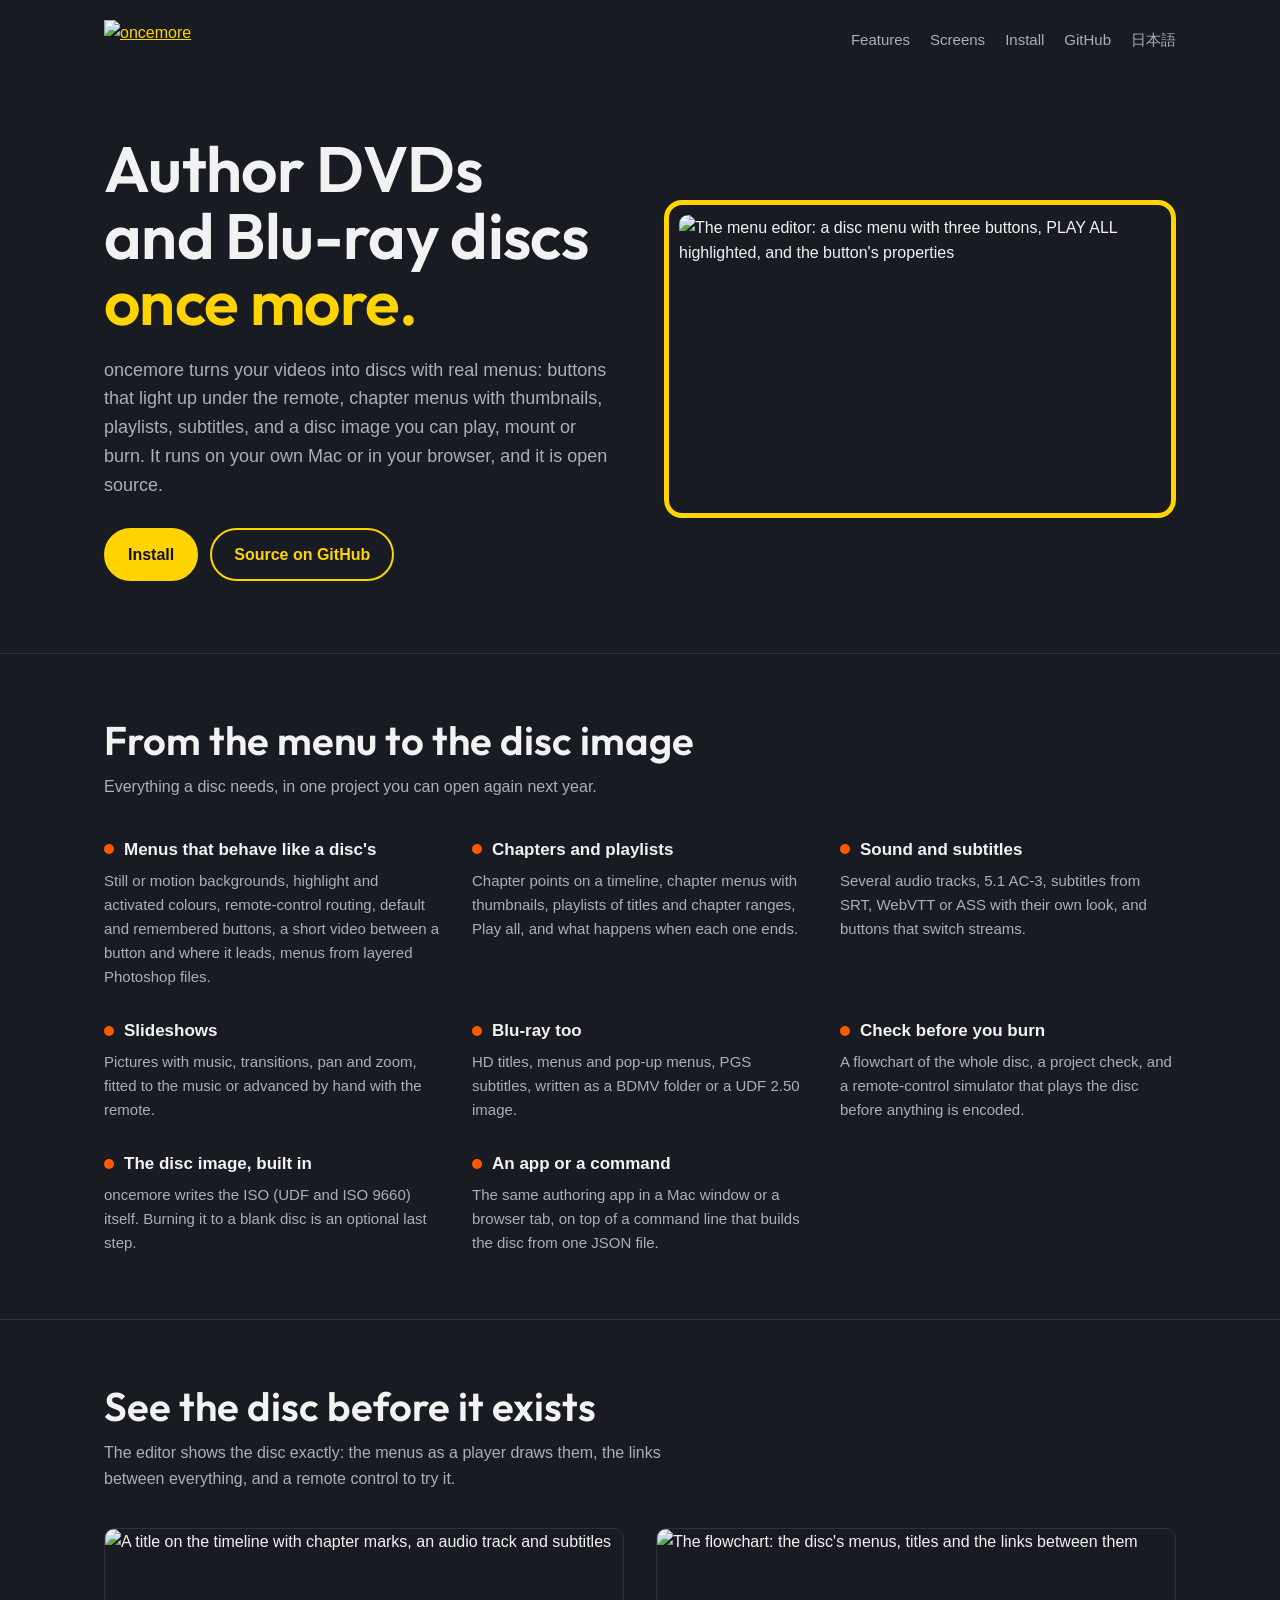
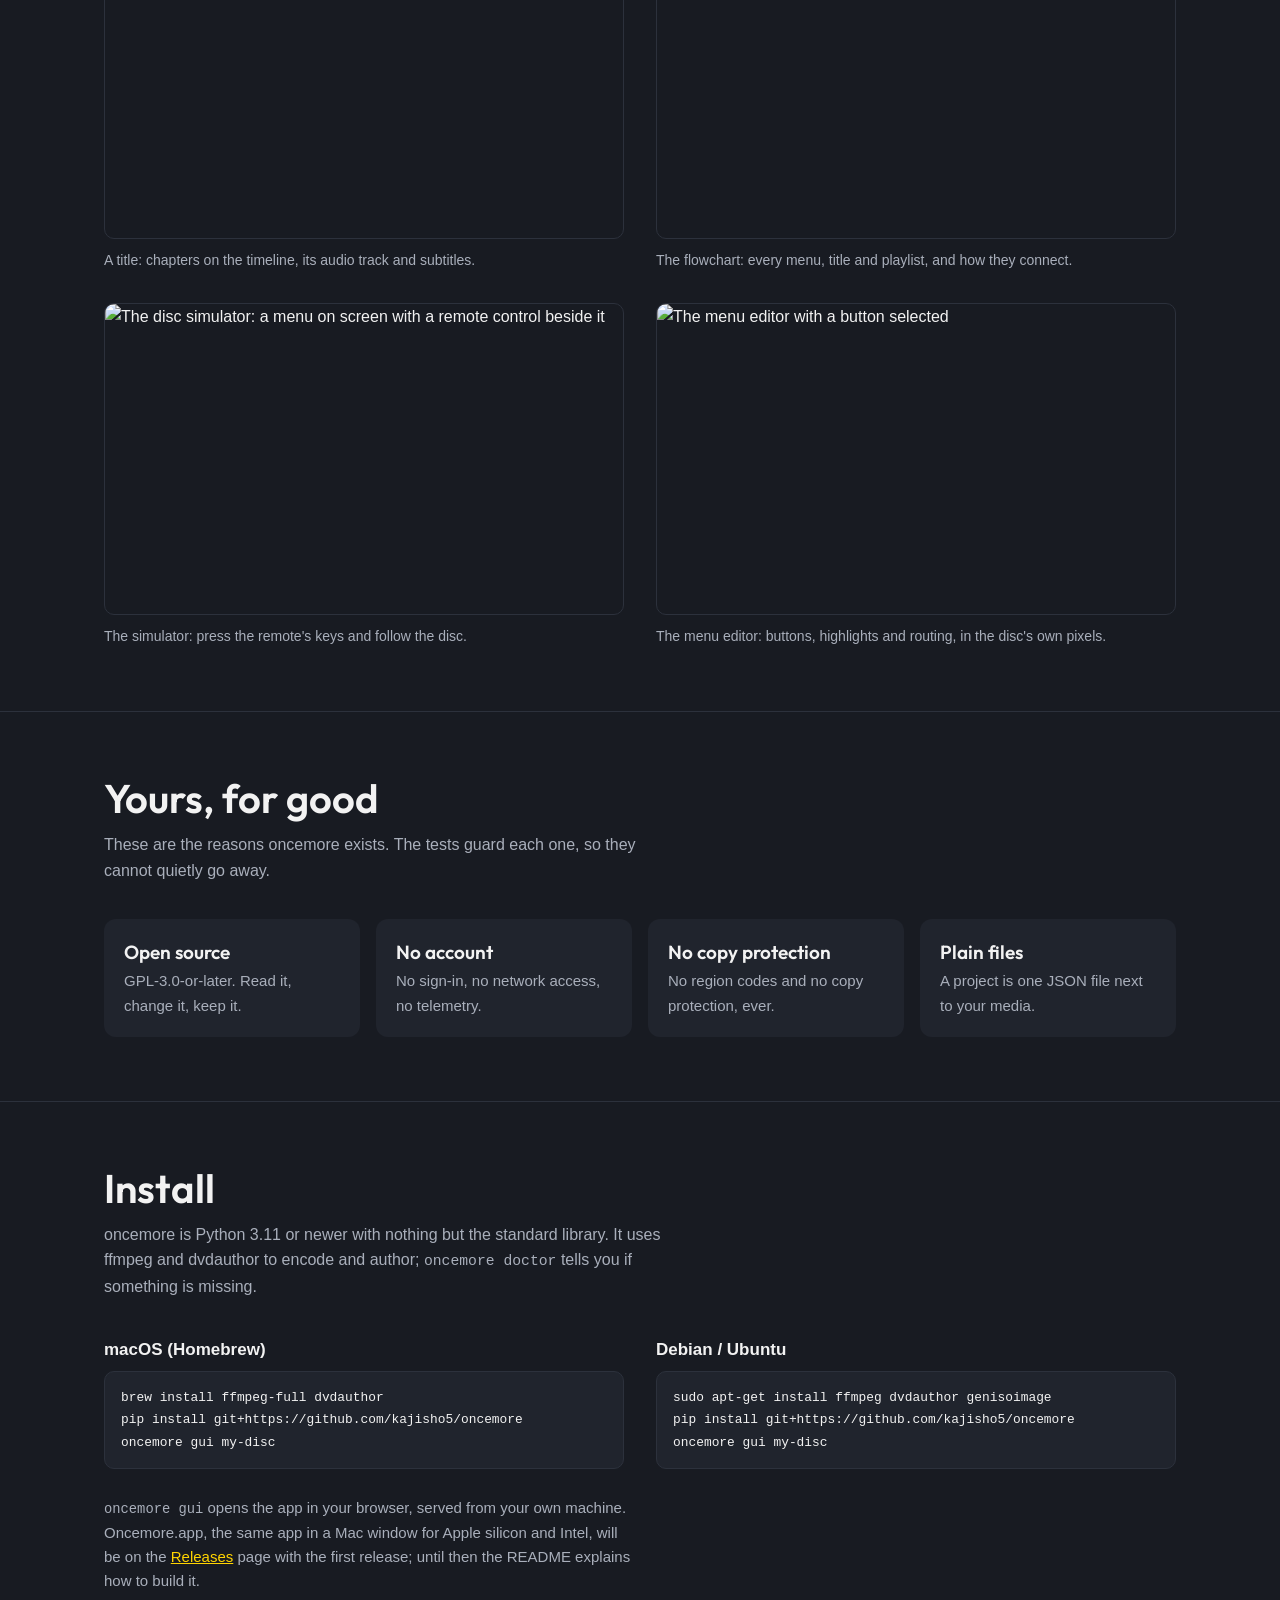
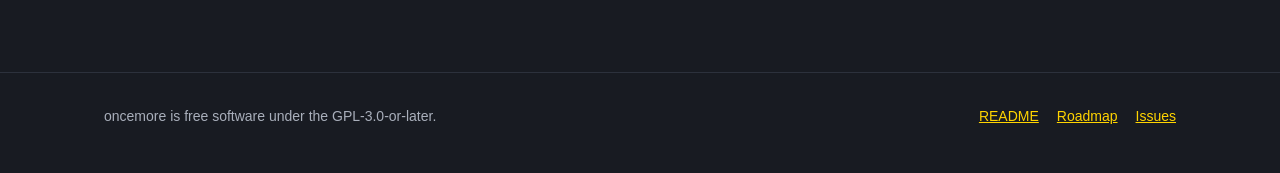
==== site/index.html @ bc3d923f "P47: the project site and the sharing image - site/: a one-page introduction in English and Japanese" ====
<!doctype html>
<html lang="en">
<head>
<meta charset="utf-8">
<meta name="viewport" content="width=device-width, initial-scale=1">
<title>oncemore — DVD and Blu-ray authoring, once more</title>
<meta name="description" content="oncemore turns your videos into DVD-Video and Blu-ray discs with real menus, chapters, playlists and subtitles. Open source, on your own Mac or in your browser.">
<link rel="canonical" href="https://kajisho5.github.io/oncemore/">
<link rel="alternate" hreflang="en" href="https://kajisho5.github.io/oncemore/">
<link rel="alternate" hreflang="ja" href="https://kajisho5.github.io/oncemore/ja/">
<meta property="og:type" content="website">
<meta property="og:site_name" content="oncemore">
<meta property="og:title" content="oncemore — DVD and Blu-ray authoring, once more">
<meta property="og:description" content="Menus, chapters, subtitles and a disc image, on your own Mac or in your browser. Open source (GPL-3.0).">
<meta property="og:url" content="https://kajisho5.github.io/oncemore/">
<meta property="og:image" content="https://kajisho5.github.io/oncemore/images/social-preview.png">
<meta property="og:image:width" content="1280">
<meta property="og:image:height" content="640">
<meta property="og:image:alt" content="oncemore: a disc menu with its PLAY ALL button highlighted in the menu editor">
<meta name="twitter:card" content="summary_large_image">
<link rel="icon" href="images/favicon.svg" type="image/svg+xml">
<link rel="preconnect" href="https://fonts.googleapis.com">
<link rel="preconnect" href="https://fonts.gstatic.com" crossorigin>
<link rel="stylesheet" href="https://fonts.googleapis.com/css2?family=Outfit:wght@600&display=swap">
<link rel="stylesheet" href="style.css">
</head>
<body>
<header class="wrap top">
  <a class="logo" href="./"><img src="images/logo/lockup-dark.svg" alt="oncemore" width="190" height="40"></a>
  <nav aria-label="Sections">
    <a href="#features">Features</a>
    <a href="#screens">Screens</a>
    <a href="#install">Install</a>
    <a href="https://github.com/kajisho5/oncemore">GitHub</a>
    <a href="ja/" hreflang="ja" lang="ja">日本語</a>
  </nav>
</header>

<main>
  <div class="wrap hero">
    <div>
      <h1>Author DVDs and <span class="nb">Blu-ray</span> discs <em>once more.</em></h1>
      <p class="lead">oncemore turns your videos into discs with real menus: buttons that light up
        under the remote, chapter menus with thumbnails, playlists, subtitles, and a disc image you
        can play, mount or burn. It runs on your own Mac or in your browser, and it is open source.</p>
      <div class="actions">
        <a class="button primary" href="#install">Install</a>
        <a class="button" href="https://github.com/kajisho5/oncemore">Source on GitHub</a>
      </div>
    </div>
    <div class="frame"><img src="images/gui-menu-en.png" alt="The menu editor: a disc menu with three buttons, PLAY ALL highlighted, and the button's properties" width="1440" height="860"></div>
  </div>

  <section id="features">
    <div class="wrap">
      <h2>From the menu to the disc image</h2>
      <p class="intro">Everything a disc needs, in one project you can open again next year.</p>
      <div class="features">
        <div><h3>Menus that behave like a disc's</h3>
          <p>Still or motion backgrounds, highlight and activated colours, remote-control routing,
            default and remembered buttons, a short video between a button and where it leads,
            menus from layered Photoshop files.</p></div>
        <div><h3>Chapters and playlists</h3>
          <p>Chapter points on a timeline, chapter menus with thumbnails, playlists of titles and
            chapter ranges, Play all, and what happens when each one ends.</p></div>
        <div><h3>Sound and subtitles</h3>
          <p>Several audio tracks, 5.1 AC-3, subtitles from SRT, WebVTT or ASS with their own look,
            and buttons that switch streams.</p></div>
        <div><h3>Slideshows</h3>
          <p>Pictures with music, transitions, pan and zoom, fitted to the music or advanced by hand
            with the remote.</p></div>
        <div><h3>Blu-ray too</h3>
          <p>HD titles, menus and pop-up menus, PGS subtitles, written as a BDMV folder or a
            UDF 2.50 image.</p></div>
        <div><h3>Check before you burn</h3>
          <p>A flowchart of the whole disc, a project check, and a remote-control simulator that
            plays the disc before anything is encoded.</p></div>
        <div><h3>The disc image, built in</h3>
          <p>oncemore writes the ISO (UDF and ISO 9660) itself. Burning it to a blank disc is an
            optional last step.</p></div>
        <div><h3>An app or a command</h3>
          <p>The same authoring app in a Mac window or a browser tab, on top of a command line that
            builds the disc from one JSON file.</p></div>
      </div>
    </div>
  </section>

  <section id="screens">
    <div class="wrap">
      <h2>See the disc before it exists</h2>
      <p class="intro">The editor shows the disc exactly: the menus as a player draws them, the
        links between everything, and a remote control to try it.</p>
      <div class="screens">
        <figure><img src="images/gui-title-en.png" alt="A title on the timeline with chapter marks, an audio track and subtitles" width="1440" height="860" loading="lazy">
          <figcaption>A title: chapters on the timeline, its audio track and subtitles.</figcaption></figure>
        <figure><img src="images/gui-flow-en.png" alt="The flowchart: the disc's menus, titles and the links between them" width="1440" height="860" loading="lazy">
          <figcaption>The flowchart: every menu, title and playlist, and how they connect.</figcaption></figure>
        <figure><img src="images/gui-sim-en.png" alt="The disc simulator: a menu on screen with a remote control beside it" width="1440" height="860" loading="lazy">
          <figcaption>The simulator: press the remote's keys and follow the disc.</figcaption></figure>
        <figure><img src="images/gui-menu-en.png" alt="The menu editor with a button selected" width="1440" height="860" loading="lazy">
          <figcaption>The menu editor: buttons, highlights and routing, in the disc's own pixels.</figcaption></figure>
      </div>
    </div>
  </section>

  <section id="promises">
    <div class="wrap">
      <h2>Yours, for good</h2>
      <p class="intro">These are the reasons oncemore exists. The tests guard each one, so they cannot
        quietly go away.</p>
      <ul class="promises">
        <li><strong>Open source</strong><span>GPL-3.0-or-later. Read it, change it, keep it.</span></li>
        <li><strong>No account</strong><span>No sign-in, no network access, no telemetry.</span></li>
        <li><strong>No copy protection</strong><span>No region codes and no copy protection, ever.</span></li>
        <li><strong>Plain files</strong><span>A project is one JSON file next to your media.</span></li>
      </ul>
    </div>
  </section>

  <section id="install">
    <div class="wrap">
      <h2>Install</h2>
      <p class="intro">oncemore is Python 3.11 or newer with nothing but the standard library. It uses
        ffmpeg and dvdauthor to encode and author; <code>oncemore doctor</code> tells you if
        something is missing.</p>
      <div class="install">
        <div><h3>macOS (Homebrew)</h3>
<pre><code>brew install ffmpeg-full dvdauthor
pip install git+https://github.com/kajisho5/oncemore
oncemore gui my-disc</code></pre></div>
        <div><h3>Debian / Ubuntu</h3>
<pre><code>sudo apt-get install ffmpeg dvdauthor genisoimage
pip install git+https://github.com/kajisho5/oncemore
oncemore gui my-disc</code></pre></div>
      </div>
      <p class="note"><code>oncemore gui</code> opens the app in your browser, served from your own
        machine. Oncemore.app, the same app in a Mac window for Apple silicon and Intel, will be on
        the <a href="https://github.com/kajisho5/oncemore/releases">Releases</a> page with the first
        release; until then the README explains how to build it.</p>
    </div>
  </section>
</main>

<footer>
  <div class="wrap">
    <span>oncemore is free software under the GPL-3.0-or-later.</span>
    <nav aria-label="More">
      <a href="https://github.com/kajisho5/oncemore#readme">README</a>
      <a href="https://github.com/kajisho5/oncemore/blob/main/docs/ROADMAP.md">Roadmap</a>
      <a href="https://github.com/kajisho5/oncemore/issues">Issues</a>
    </nav>
  </div>
</footer>
</body>
</html>
---- site/style.css ----
/* oncemore's site. The brand's colours (docs/DESIGN.md, Brand): the DVD
   highlight yellow on the brand ink; one dark look, like the app. */
:root {
  --ink: #181b22;          /* brand-ink: the ground */
  --ink-2: #20242d;        /* raised surfaces */
  --ink-3: #2c313c;        /* lines */
  --paper: #f2f2f2;        /* brand-paper: text */
  --muted: #a9afbb;        /* secondary text (7.4:1 on --ink) */
  --highlight: #ffd400;    /* brand-highlight */
  --activated: #ff5a00;    /* brand-activated */
  --on-highlight: #111111;
  --font-display: "Outfit", "Avenir Next", "Hiragino Sans", "Noto Sans JP", sans-serif;
  --font-body: -apple-system, BlinkMacSystemFont, "Segoe UI", Roboto, "Helvetica Neue",
    "Hiragino Sans", "Noto Sans JP", sans-serif;
  --font-mono: ui-monospace, SFMono-Regular, Menlo, monospace;
  --measure: 64ch;
  color-scheme: dark;
}
* { box-sizing: border-box; }
html { scroll-behavior: smooth; }
@media (prefers-reduced-motion: reduce) { html { scroll-behavior: auto; } }
body {
  margin: 0; background: var(--ink); color: var(--paper);
  font: 16px/1.6 var(--font-body);
}
img { max-width: 100%; height: auto; display: block; }
a { color: var(--highlight); }
a:focus-visible, .button:focus-visible { outline: 3px solid var(--highlight); outline-offset: 3px; }
.wrap { max-width: 1120px; margin: 0 auto; padding-inline: 24px; }

/* header */
.top { display: flex; align-items: center; gap: 24px; padding-block: 20px; flex-wrap: wrap; }
.top .logo img { height: 40px; width: auto; }
.top nav { display: flex; gap: 20px; margin-left: auto; flex-wrap: wrap; }
.top nav a { color: var(--muted); text-decoration: none; font-size: 15px; }
.top nav a:hover { color: var(--paper); }

/* hero */
.hero { display: grid; grid-template-columns: minmax(0, 1fr) minmax(0, 1fr); gap: 48px; align-items: center;
        padding-block: 56px 72px; }
.hero h1 { font-family: var(--font-display); font-weight: 600; font-size: clamp(38px, 5.4vw, 64px);
           line-height: 1.04; letter-spacing: -0.01em; margin: 0 0 20px; text-wrap: balance; }
.hero h1 em { font-style: normal; color: var(--highlight); }
.nb { white-space: nowrap; }
.hero h1.ja { font-size: clamp(30px, 4vw, 48px); line-height: 1.25; }
.hero p.lead { color: var(--muted); font-size: 18px; max-width: var(--measure); margin: 0 0 28px; }
.actions { display: flex; gap: 12px; flex-wrap: wrap; }
.button { display: inline-block; padding: 12px 22px; border-radius: 999px; font-weight: 600;
          text-decoration: none; border: 2px solid var(--highlight); color: var(--highlight); }
.button.primary { background: var(--highlight); color: var(--on-highlight); }
.button:hover { border-color: var(--paper); }
/* the screenshot sits inside a yellow frame: a disc menu's highlight */
.frame { border: 5px solid var(--highlight); border-radius: 18px; padding: 10px; }
.frame img { border-radius: 9px; }

/* sections */
section { padding-block: 64px; border-top: 1px solid var(--ink-3); }
h2 { font-family: var(--font-display); font-weight: 600; font-size: clamp(28px, 3.4vw, 40px);
     line-height: 1.1; margin: 0 0 12px; text-wrap: balance; }
.intro { color: var(--muted); max-width: var(--measure); margin: 0 0 36px; }
.features { display: grid; grid-template-columns: repeat(auto-fill, minmax(260px, 1fr)); gap: 28px 32px; }
.features h3 { font-size: 17px; margin: 0 0 6px; display: flex; align-items: center; gap: 10px; }
/* the dot is the remote's selection: the item a viewer would press */
.features h3::before { content: ""; width: 10px; height: 10px; border-radius: 50%; background: var(--activated);
                       flex: none; }
.features p { margin: 0; color: var(--muted); font-size: 15px; }
.screens { display: grid; grid-template-columns: repeat(2, minmax(0, 1fr)); gap: 32px; }
.screens figure { margin: 0; }
.screens img { border-radius: 10px; border: 1px solid var(--ink-3); }
.screens figcaption { color: var(--muted); font-size: 14px; margin-top: 10px; }
.promises { display: grid; grid-template-columns: repeat(auto-fill, minmax(220px, 1fr)); gap: 16px; padding: 0;
            list-style: none; margin: 0; }
.promises li { background: var(--ink-2); border-radius: 12px; padding: 18px 20px; }
.promises strong { display: block; font-family: var(--font-display); font-weight: 600; font-size: 19px; }
.promises span { color: var(--muted); font-size: 15px; }
.install { display: grid; grid-template-columns: repeat(2, minmax(0, 1fr)); gap: 32px; }
.install h3 { margin: 0 0 8px; font-size: 17px; }
pre { background: var(--ink-2); border: 1px solid var(--ink-3); border-radius: 10px; padding: 14px 16px;
      overflow-x: auto; font: 14px/1.6 var(--font-mono); margin: 0 0 12px; }
.note { color: var(--muted); font-size: 15px; max-width: var(--measure); }
code { font-family: var(--font-mono); font-size: .92em; }

footer { border-top: 1px solid var(--ink-3); padding-block: 32px 48px; color: var(--muted); font-size: 14px; }
footer .wrap { display: flex; gap: 24px; flex-wrap: wrap; align-items: center; }
footer nav { display: flex; gap: 18px; margin-left: auto; flex-wrap: wrap; }

@media (max-width: 860px) {
  .hero, .screens, .install { grid-template-columns: minmax(0, 1fr); }
  .hero { padding-block: 32px 48px; gap: 32px; }
  .top nav { margin-left: 0; }
}
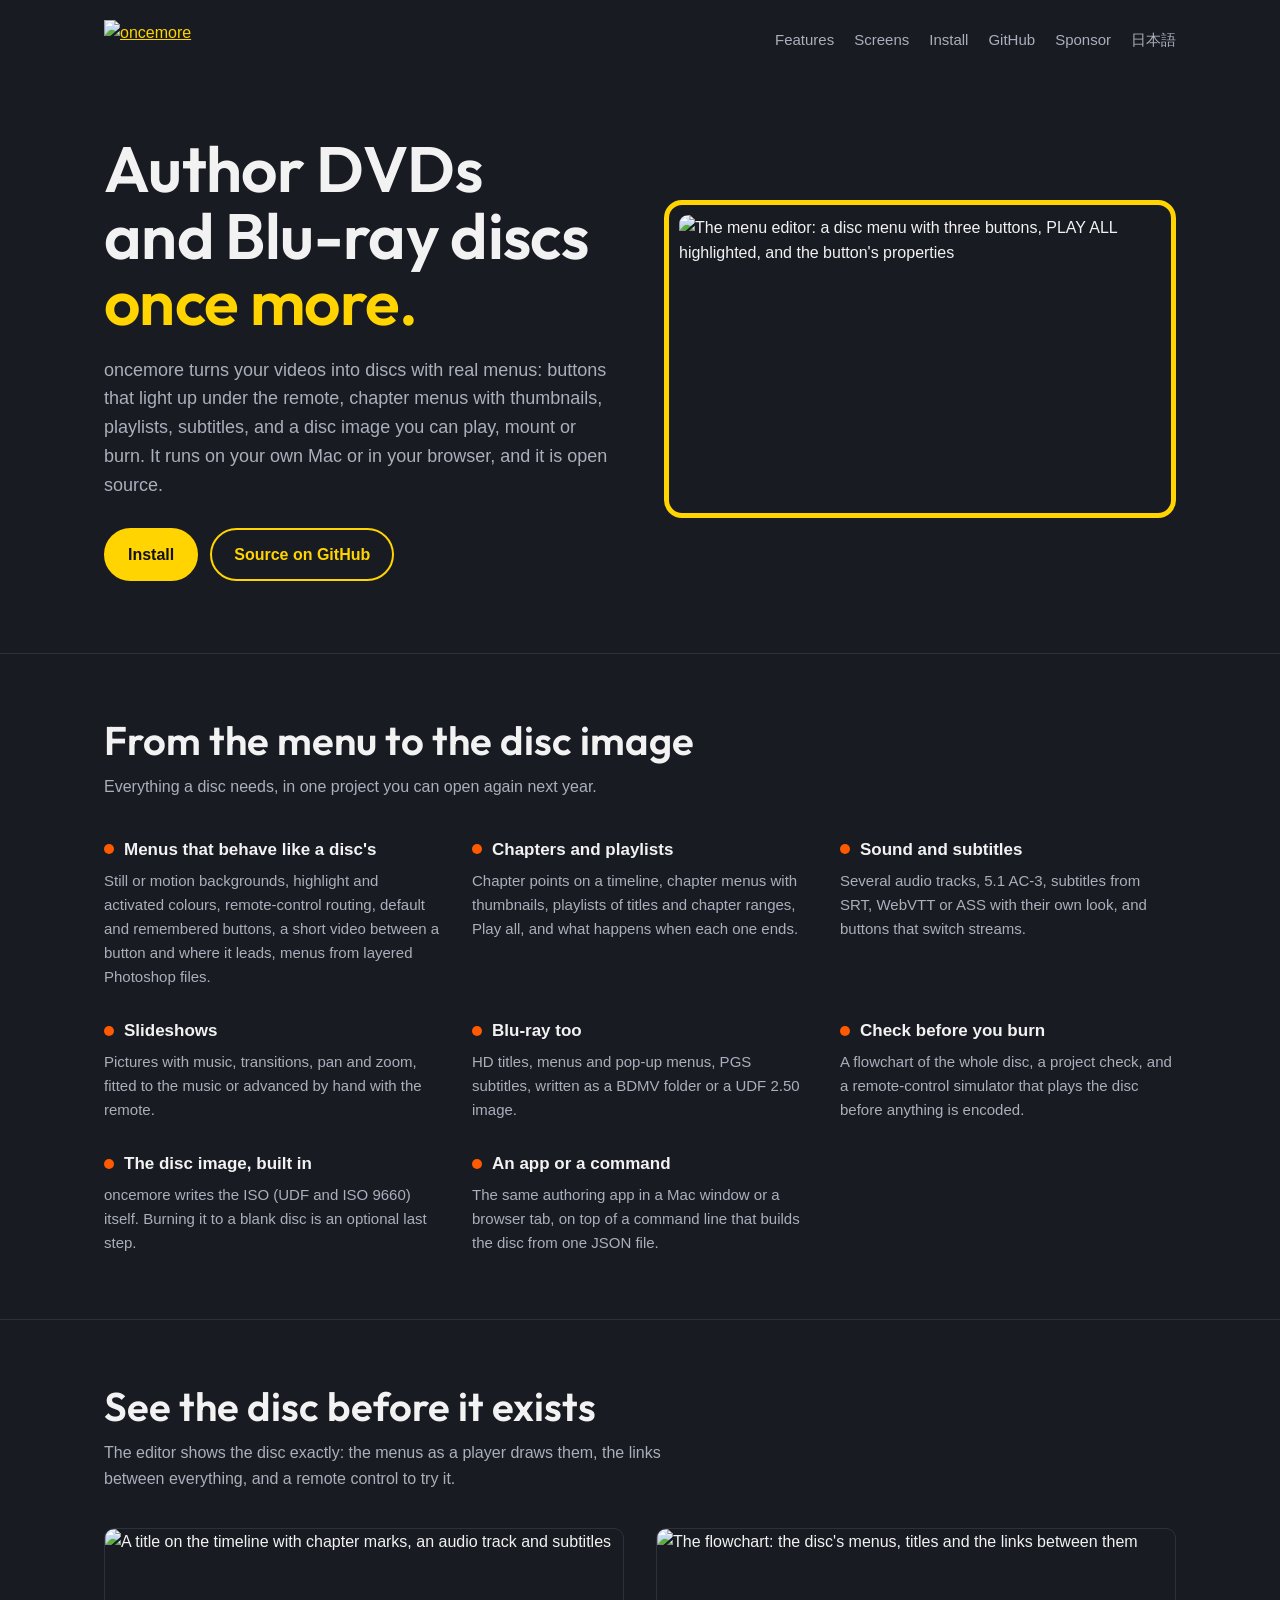
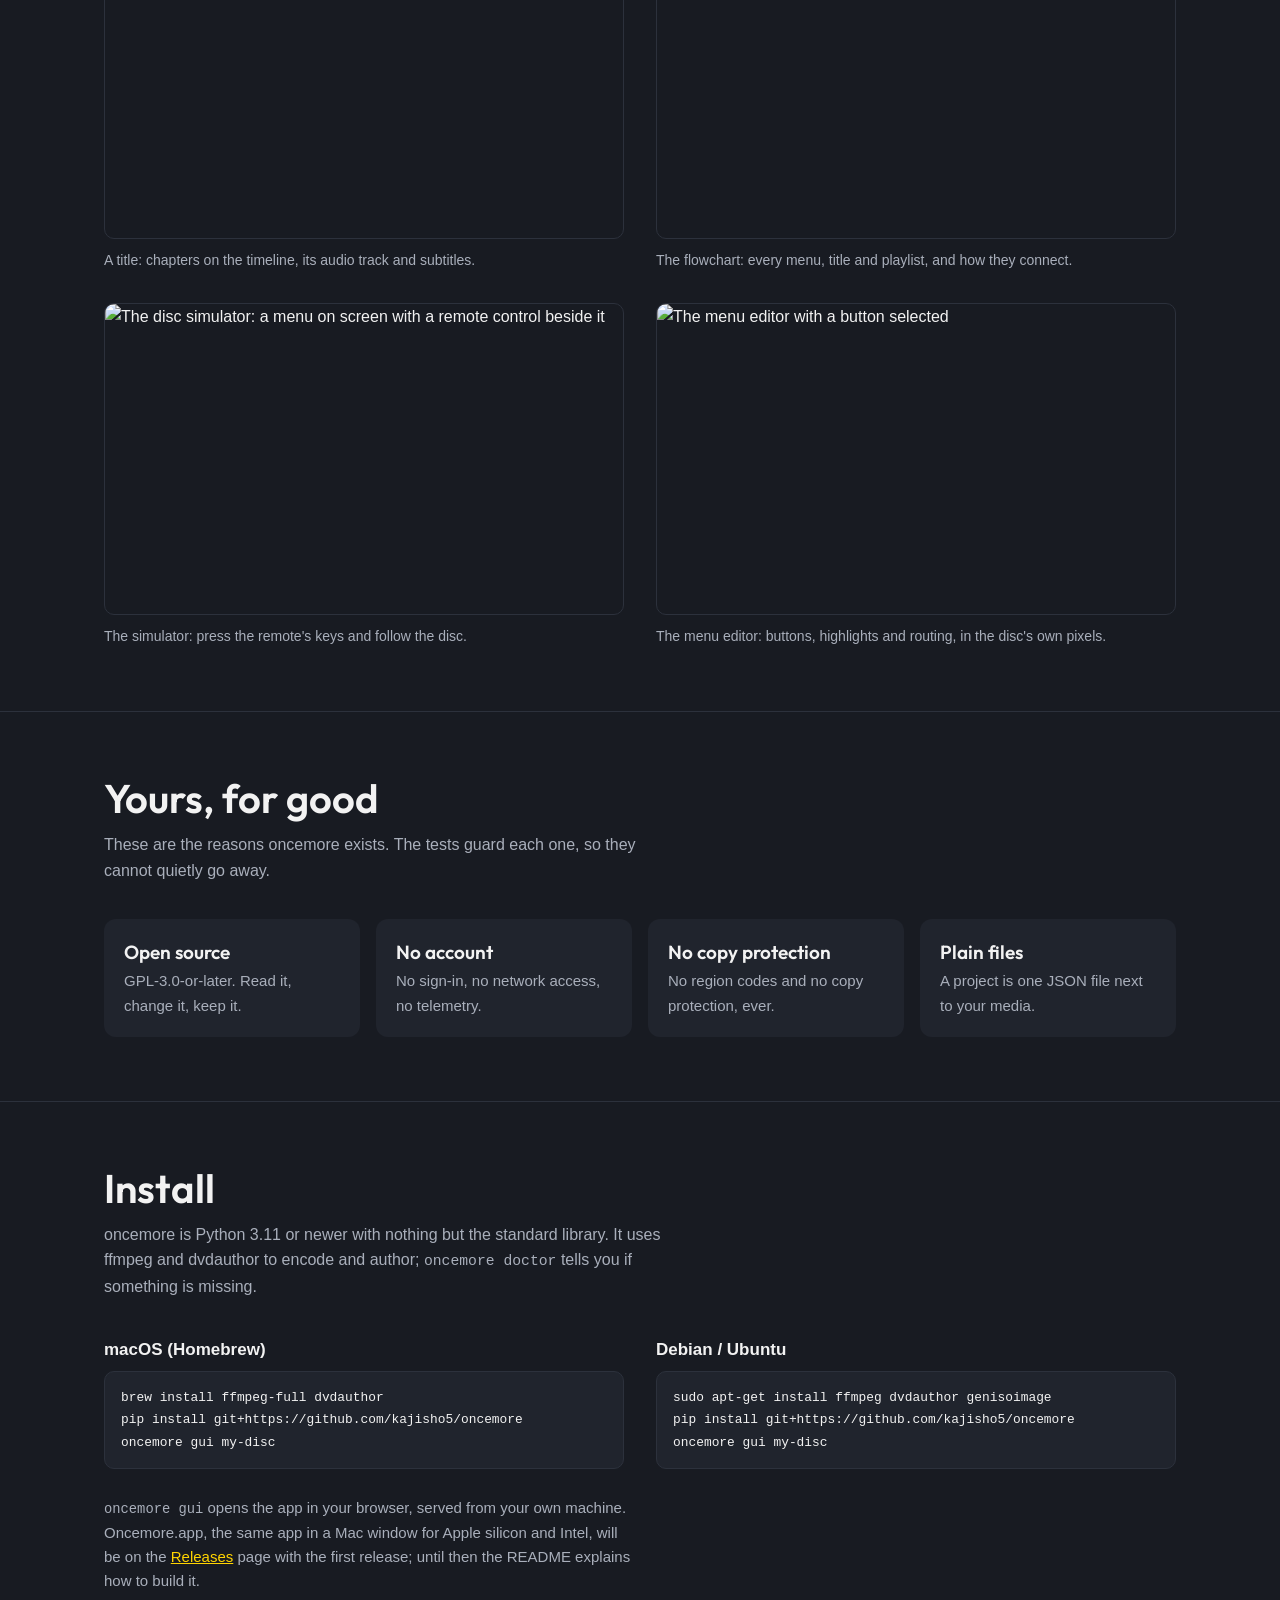
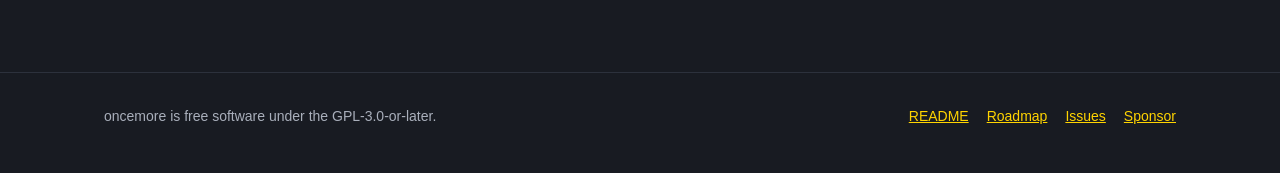
==== commit 57a9bffa: "Support links: GitHub Sponsors in the repository, README, app and site - .github/FUNDING.yml (github" ====
--- a/site/index.html
+++ b/site/index.html
@@ -32,6 +32,7 @@
     <a href="#screens">Screens</a>
     <a href="#install">Install</a>
     <a href="https://github.com/kajisho5/oncemore">GitHub</a>
+    <a href="https://github.com/sponsors/kajisho5">Sponsor</a>
     <a href="ja/" hreflang="ja" lang="ja">日本語</a>
   </nav>
 </header>
@@ -148,6 +149,7 @@
       <a href="https://github.com/kajisho5/oncemore#readme">README</a>
       <a href="https://github.com/kajisho5/oncemore/blob/main/docs/ROADMAP.md">Roadmap</a>
       <a href="https://github.com/kajisho5/oncemore/issues">Issues</a>
+      <a href="https://github.com/sponsors/kajisho5">Sponsor</a>
     </nav>
   </div>
 </footer>
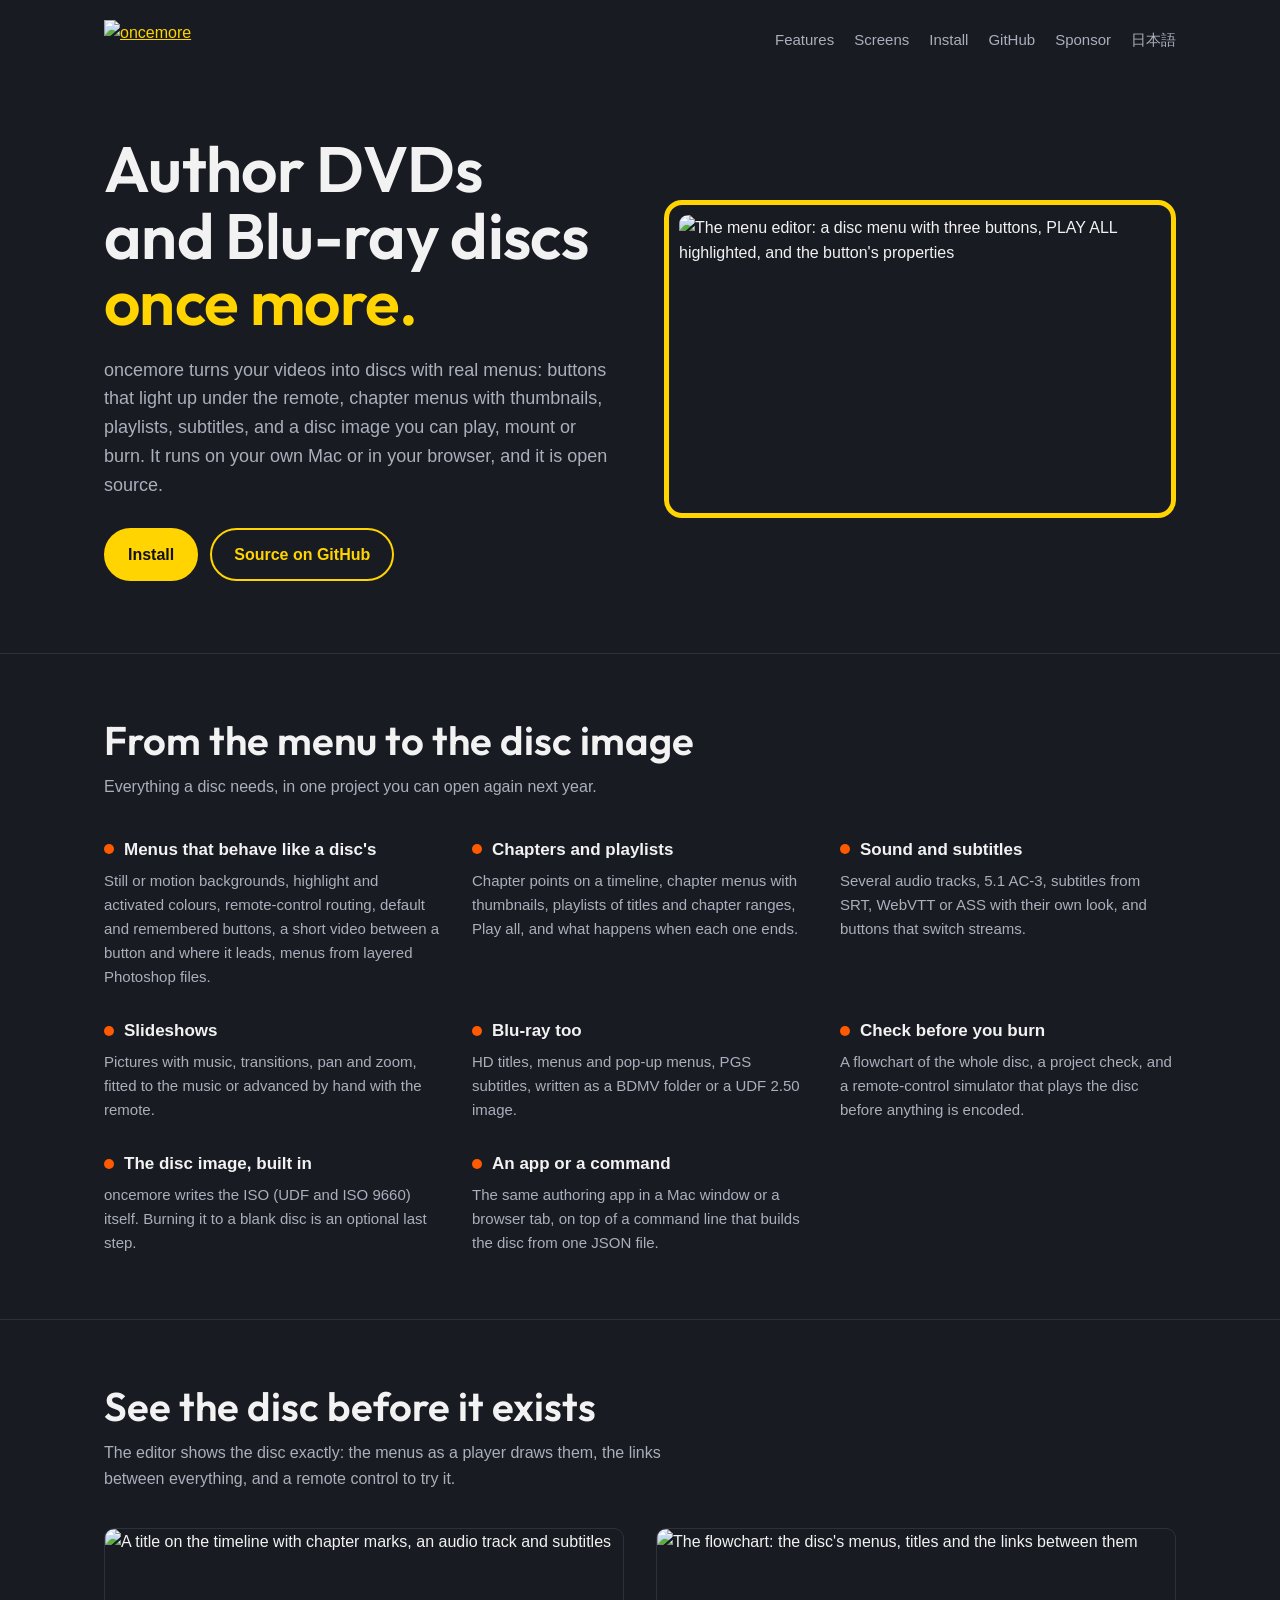
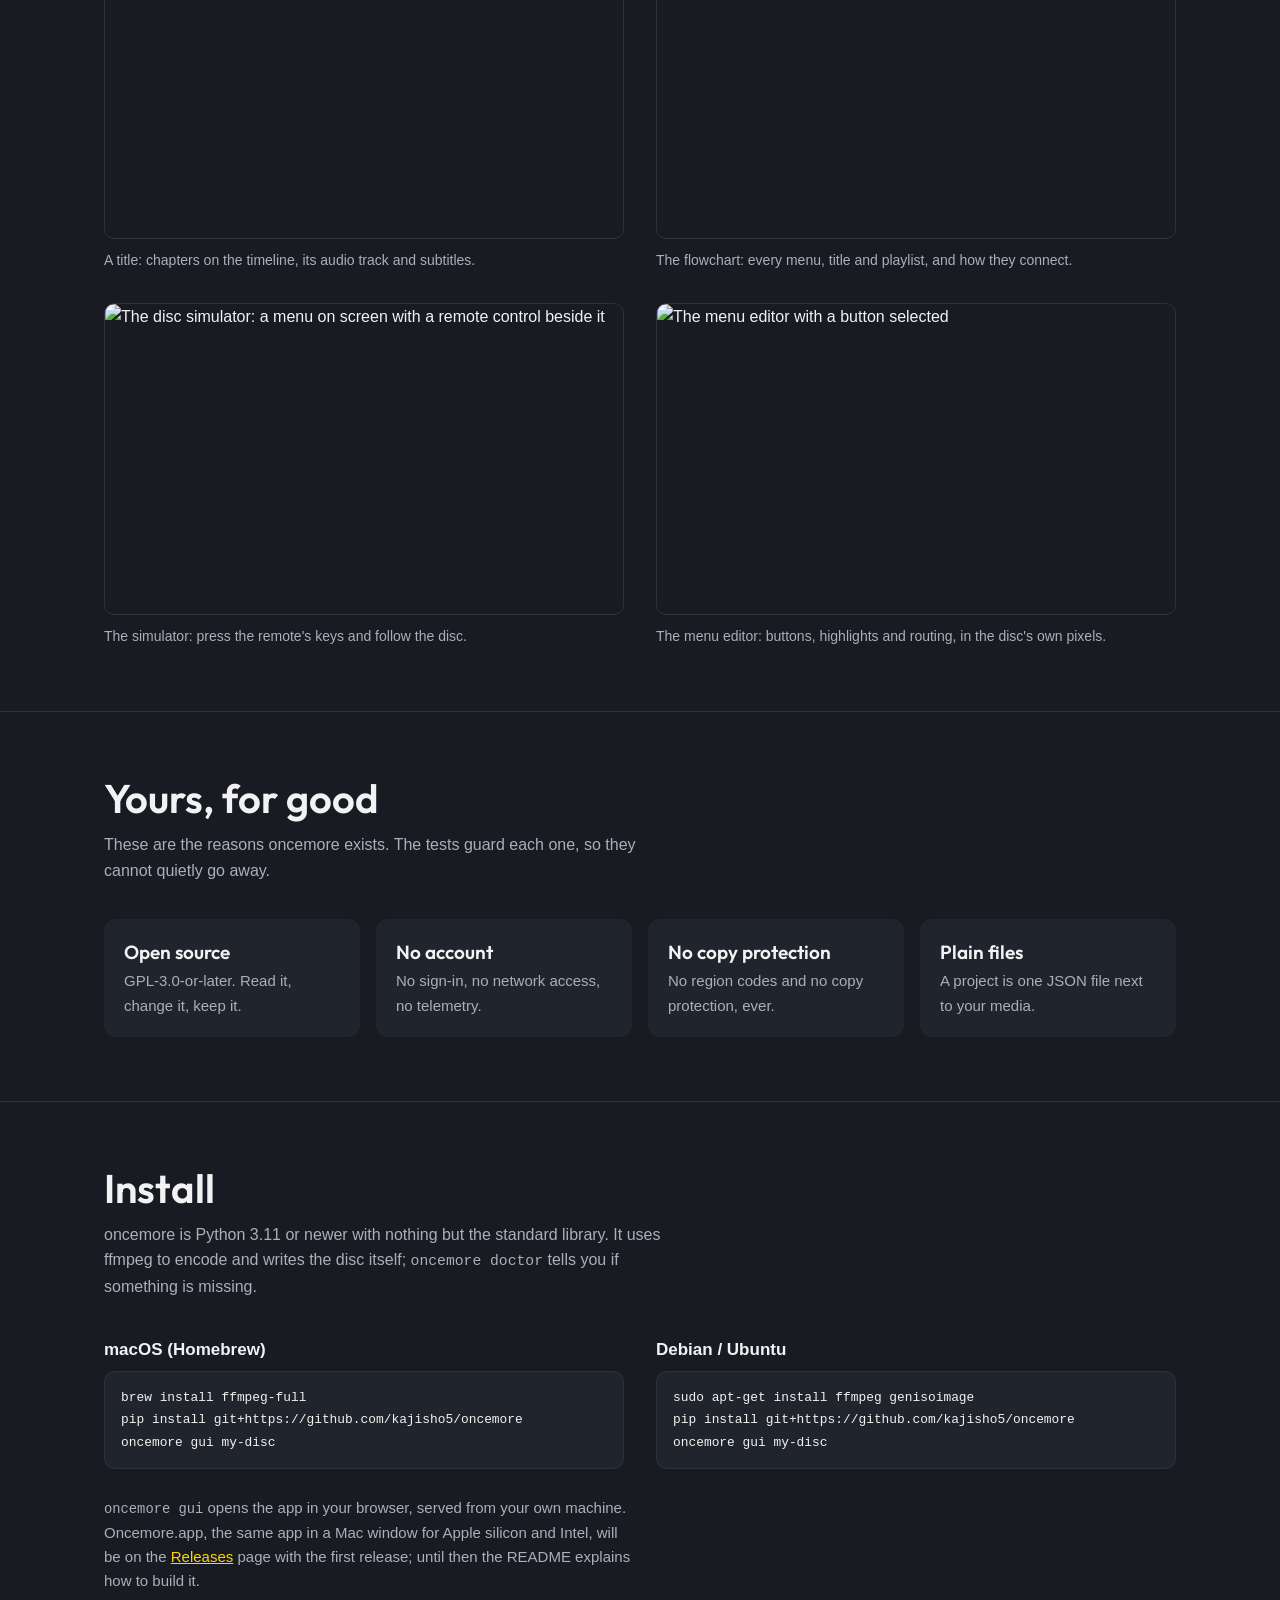
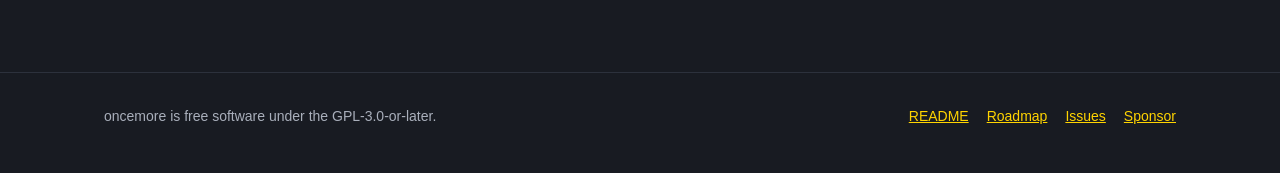
==== commit c2d6a584: "Release v0.4.0: version and notes; no dvdauthor in the install steps The disc is written by the bund" ====
--- a/site/index.html
+++ b/site/index.html
@@ -122,15 +122,15 @@
     <div class="wrap">
       <h2>Install</h2>
       <p class="intro">oncemore is Python 3.11 or newer with nothing but the standard library. It uses
-        ffmpeg and dvdauthor to encode and author; <code>oncemore doctor</code> tells you if
+        ffmpeg to encode and writes the disc itself; <code>oncemore doctor</code> tells you if
         something is missing.</p>
       <div class="install">
         <div><h3>macOS (Homebrew)</h3>
-<pre><code>brew install ffmpeg-full dvdauthor
+<pre><code>brew install ffmpeg-full
 pip install git+https://github.com/kajisho5/oncemore
 oncemore gui my-disc</code></pre></div>
         <div><h3>Debian / Ubuntu</h3>
-<pre><code>sudo apt-get install ffmpeg dvdauthor genisoimage
+<pre><code>sudo apt-get install ffmpeg genisoimage
 pip install git+https://github.com/kajisho5/oncemore
 oncemore gui my-disc</code></pre></div>
       </div>
